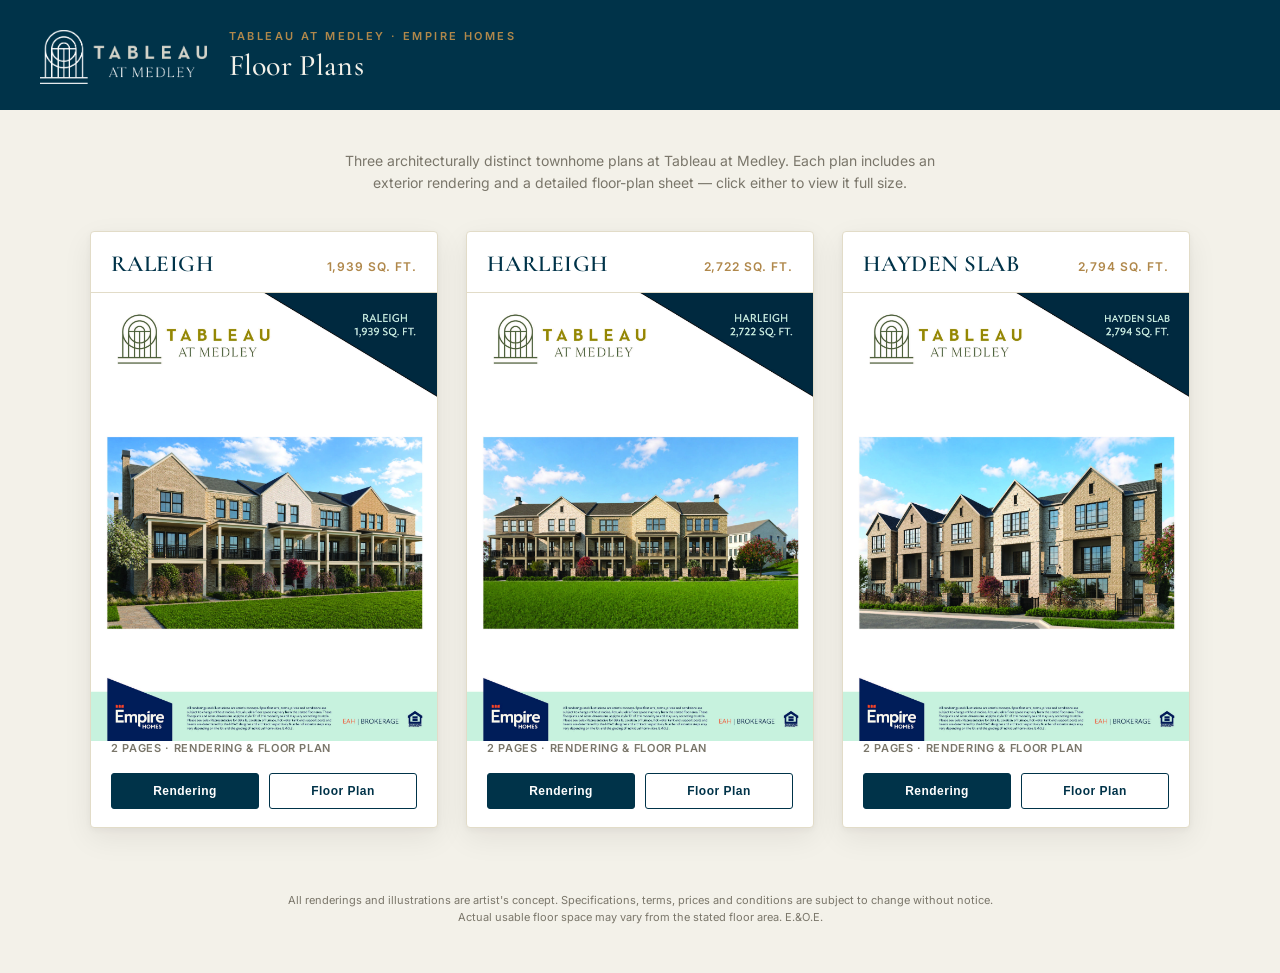
==== Floor Plans.html @ 6c52fc6b "Tableau at Medley interactive site plan" ====
<!doctype html>
<html lang="en">
<head>
<meta charset="utf-8"/>
<meta name="viewport" content="width=device-width, initial-scale=1"/>
<title>Tableau at Medley · Floor Plans · Empire Homes</title>
<link rel="preconnect" href="https://fonts.googleapis.com">
<link rel="preconnect" href="https://fonts.gstatic.com" crossorigin>
<link rel="stylesheet" href="https://fonts.googleapis.com/css2?family=Cormorant+Garamond:wght@400;500;600&family=Inter:wght@400;500;600;700&display=swap">
<style>
  :root {
    --navy: #003349;
    --gold: #B0884B;
    --bg: #F3F1E9;
    --paper: #FFFFFF;
    --ink: #1B1F1A;
    --muted: #7A766A;
    --rule: #E2DCC8;
    --serif: 'Cormorant Garamond', Georgia, serif;
    --sans: 'Inter', ui-sans-serif, system-ui, -apple-system, 'Segoe UI', Helvetica, Arial, sans-serif;
  }
  * { box-sizing: border-box; }
  html, body { margin: 0; }
  body {
    font-family: var(--sans);
    color: var(--ink);
    background: var(--bg);
    -webkit-font-smoothing: antialiased;
  }
  header.fp-head {
    background: var(--navy);
    color: #F3F1E9;
    padding: 30px 40px 26px;
    display: flex;
    align-items: center;
    gap: 22px;
  }
  .fp-head img { height: 54px; width: auto; display: block; }
  .fp-head .titles { line-height: 1.15; }
  .fp-eyebrow {
    font-size: 11px; font-weight: 600; letter-spacing: 0.22em;
    text-transform: uppercase; color: var(--gold); margin-bottom: 6px;
  }
  .fp-head h1 { font-family: var(--serif); font-weight: 500; font-size: 30px; margin: 0; letter-spacing: 0.01em; }
  main {
    max-width: 1180px;
    margin: 0 auto;
    padding: 40px 40px 64px;
  }
  .fp-intro {
    font-size: 14px; color: var(--muted); max-width: 640px;
    margin: 0 auto 38px; text-align: center; line-height: 1.55;
  }
  .fp-grid {
    display: grid;
    grid-template-columns: repeat(3, 1fr);
    gap: 28px;
  }
  @media (max-width: 980px) { .fp-grid { grid-template-columns: 1fr; max-width: 520px; margin: 0 auto; } }
  .fp-card {
    background: var(--paper);
    border: 1px solid var(--rule);
    border-radius: 4px;
    overflow: hidden;
    box-shadow: 0 10px 30px rgba(24,20,12,.07), 0 2px 6px rgba(24,20,12,.04);
    display: flex;
    flex-direction: column;
  }
  .fp-card-head {
    display: flex; align-items: baseline; justify-content: space-between;
    padding: 18px 20px 14px;
    border-bottom: 1px solid var(--rule);
  }
  .fp-card-head h2 {
    font-family: var(--serif); font-weight: 600; font-size: 23px; margin: 0;
    color: var(--navy); letter-spacing: 0.02em; text-transform: uppercase;
  }
  .fp-sqft { font-size: 12px; font-weight: 600; letter-spacing: 0.08em; color: var(--gold); }
  .fp-figure {
    position: relative; margin: 0; cursor: zoom-in; background: #fff;
    border: 0; padding: 0; width: 100%; display: block;
  }
  .fp-figure img { width: 100%; height: auto; display: block; }
  .fp-expand {
    position: absolute; right: 12px; bottom: 12px;
    display: inline-flex; align-items: center; gap: 6px;
    background: rgba(0,51,73,.92); color: #fff;
    font-size: 11px; font-weight: 600; letter-spacing: 0.04em;
    padding: 7px 11px; border-radius: 3px;
    opacity: 0; transition: opacity .15s;
  }
  .fp-figure:hover .fp-expand { opacity: 1; }
  .fp-foot { padding: 14px 20px 18px; display: flex; gap: 10px; }
  .fp-btn {
    flex: 1; text-align: center; text-decoration: none;
    font-size: 12px; font-weight: 600; letter-spacing: 0.04em;
    padding: 10px 12px; border-radius: 3px; cursor: pointer;
    border: 1px solid var(--navy); color: var(--navy); background: #fff;
    transition: background .15s, color .15s;
  }
  .fp-btn:hover { background: var(--navy); color: #fff; }
  .fp-btn.primary { background: var(--navy); color: #fff; }
  .fp-btn.primary:hover { background: var(--gold); border-color: var(--gold); }
  .fp-pages { font-size: 11px; font-weight: 600; letter-spacing: 0.06em; text-transform: uppercase; color: var(--muted); padding: 0 20px 4px; }

  /* Lightbox */
  .lb-backdrop {
    position: fixed; inset: 0; background: rgba(12,18,22,.92);
    display: none; align-items: center; justify-content: center;
    z-index: 100; padding: 24px;
  }
  .lb-backdrop.open { display: flex; }
  .lb-img { max-width: 92vw; max-height: 82vh; box-shadow: 0 20px 60px rgba(0,0,0,.5); background:#fff; }
  .lb-close {
    position: fixed; top: 18px; right: 22px;
    width: 42px; height: 42px; border-radius: 50%;
    background: rgba(255,255,255,.14); border: 1px solid rgba(255,255,255,.3);
    color: #fff; font-size: 22px; line-height: 1; cursor: pointer;
    display: flex; align-items: center; justify-content: center;
  }
  .lb-close:hover { background: rgba(255,255,255,.28); }
  .lb-nav {
    position: fixed; top: 50%; transform: translateY(-50%);
    width: 48px; height: 48px; border-radius: 50%;
    background: rgba(255,255,255,.14); border: 1px solid rgba(255,255,255,.3);
    color: #fff; font-size: 24px; cursor: pointer;
    display: flex; align-items: center; justify-content: center;
  }
  .lb-nav:hover { background: rgba(255,255,255,.28); }
  .lb-prev { left: 20px; } .lb-next { right: 20px; }
  .lb-cap {
    position: fixed; top: 20px; left: 50%; transform: translateX(-50%);
    display: flex; align-items: center; gap: 18px;
    color: #fff; font-size: 13px; font-weight: 600; letter-spacing: 0.06em;
  }
  .lb-cap .gold { color: var(--gold); }
  .lb-cap a {
    color: #fff; text-decoration: none; font-size: 11px; letter-spacing: 0.04em;
    border: 1px solid rgba(255,255,255,.4); border-radius: 3px; padding: 6px 12px;
    transition: background .15s;
  }
  .lb-cap a:hover { background: rgba(255,255,255,.18); }
  footer.fp-foot-note {
    text-align: center; color: var(--muted); font-size: 11px;
    padding: 0 40px 48px; max-width: 820px; margin: 0 auto; line-height: 1.5;
  }
</style>
</head>
<body>
  <header class="fp-head">
    <img src="assets/tableau-logo.png" alt="Tableau at Medley"/>
    <div class="titles">
      <div class="fp-eyebrow">Tableau at Medley · Empire Homes</div>
      <h1>Floor Plans</h1>
    </div>
  </header>

  <main>
    <p class="fp-intro">Three architecturally distinct townhome plans at Tableau at Medley. Each plan includes an exterior rendering and a detailed floor-plan sheet — click either to view it full size.</p>
    <div class="fp-grid" id="fp-grid"></div>
  </main>

  <footer class="fp-foot-note">
    All renderings and illustrations are artist's concept. Specifications, terms, prices and conditions are subject to change without notice. Actual usable floor space may vary from the stated floor area. E.&amp;O.E.
  </footer>

  <div class="lb-backdrop" id="lb">
    <div class="lb-cap"><span id="lb-cap-text"></span><a id="lb-download" download>Download</a></div>
    <button class="lb-close" id="lb-close" aria-label="Close">&times;</button>
    <button class="lb-nav lb-prev" id="lb-prev" aria-label="Previous">&#8249;</button>
    <img class="lb-img" id="lb-img" alt="Floor plan"/>
    <button class="lb-nav lb-next" id="lb-next" aria-label="Next">&#8250;</button>
  </div>

  <script>
    var PLANS = [
      { name: 'Raleigh',     sqft: '1,939 SQ. FT.', rendering: 'assets/sheet-raleigh-rendering.jpg',     floorplan: 'assets/floorplan-sheet-raleigh.png' },
      { name: 'Harleigh',    sqft: '2,722 SQ. FT.', rendering: 'assets/sheet-harleigh-rendering.jpg',    floorplan: 'assets/floorplan-sheet-harleigh.png' },
      { name: 'Hayden Slab', sqft: '2,794 SQ. FT.', rendering: 'assets/sheet-hayden-slab-rendering.jpg', floorplan: 'assets/floorplan-sheet-hayden-slab.png' }
    ];

    // Flat list of every sheet for lightbox navigation (rendering, then floor plan, per plan)
    var SHEETS = [];
    PLANS.forEach(function (p) {
      SHEETS.push({ plan: p.name, label: 'Rendering', src: p.rendering });
      SHEETS.push({ plan: p.name, label: 'Floor Plan', src: p.floorplan });
    });

    var grid = document.getElementById('fp-grid');
    PLANS.forEach(function (p, i) {
      var renderingIdx = i * 2;
      var floorplanIdx = i * 2 + 1;
      var card = document.createElement('div');
      card.className = 'fp-card';
      card.innerHTML =
        '<div class="fp-card-head"><h2>' + p.name + '</h2><span class="fp-sqft">' + p.sqft + '</span></div>' +
        '<button class="fp-figure" data-i="' + renderingIdx + '"><img src="' + p.rendering + '" alt="' + p.name + ' exterior rendering" loading="lazy"/>' +
        '<span class="fp-expand">&#8599; View full size</span></button>' +
        '<div class="fp-pages">2 pages · Rendering &amp; Floor Plan</div>' +
        '<div class="fp-foot">' +
        '<button class="fp-btn primary" data-i="' + renderingIdx + '">Rendering</button>' +
        '<button class="fp-btn" data-i="' + floorplanIdx + '">Floor Plan</button>' +
        '</div>';
      grid.appendChild(card);
    });

    var lb = document.getElementById('lb');
    var lbImg = document.getElementById('lb-img');
    var lbCap = document.getElementById('lb-cap-text');
    var lbDownload = document.getElementById('lb-download');
    var cur = 0;
    function open(i) {
      cur = i;
      var s = SHEETS[i];
      lbImg.src = s.src; lbImg.alt = s.plan + ' ' + s.label;
      lbCap.innerHTML = s.plan + ' <span class="gold">&middot; ' + s.label + '</span>';
      lbDownload.href = s.src;
      lb.classList.add('open'); document.body.style.overflow = 'hidden';
    }
    function close() { lb.classList.remove('open'); document.body.style.overflow = ''; }
    function step(d) { cur = (cur + d + SHEETS.length) % SHEETS.length; open(cur); }

    grid.addEventListener('click', function (e) {
      var t = e.target.closest('[data-i]');
      if (t) { e.preventDefault(); open(+t.getAttribute('data-i')); }
    });
    document.getElementById('lb-close').addEventListener('click', close);
    document.getElementById('lb-prev').addEventListener('click', function () { step(-1); });
    document.getElementById('lb-next').addEventListener('click', function () { step(1); });
    lb.addEventListener('click', function (e) { if (e.target === lb) close(); });
    window.addEventListener('keydown', function (e) {
      if (!lb.classList.contains('open')) return;
      if (e.key === 'Escape') close();
      else if (e.key === 'ArrowLeft') step(-1);
      else if (e.key === 'ArrowRight') step(1);
    });
  </script>
</body>
</html>
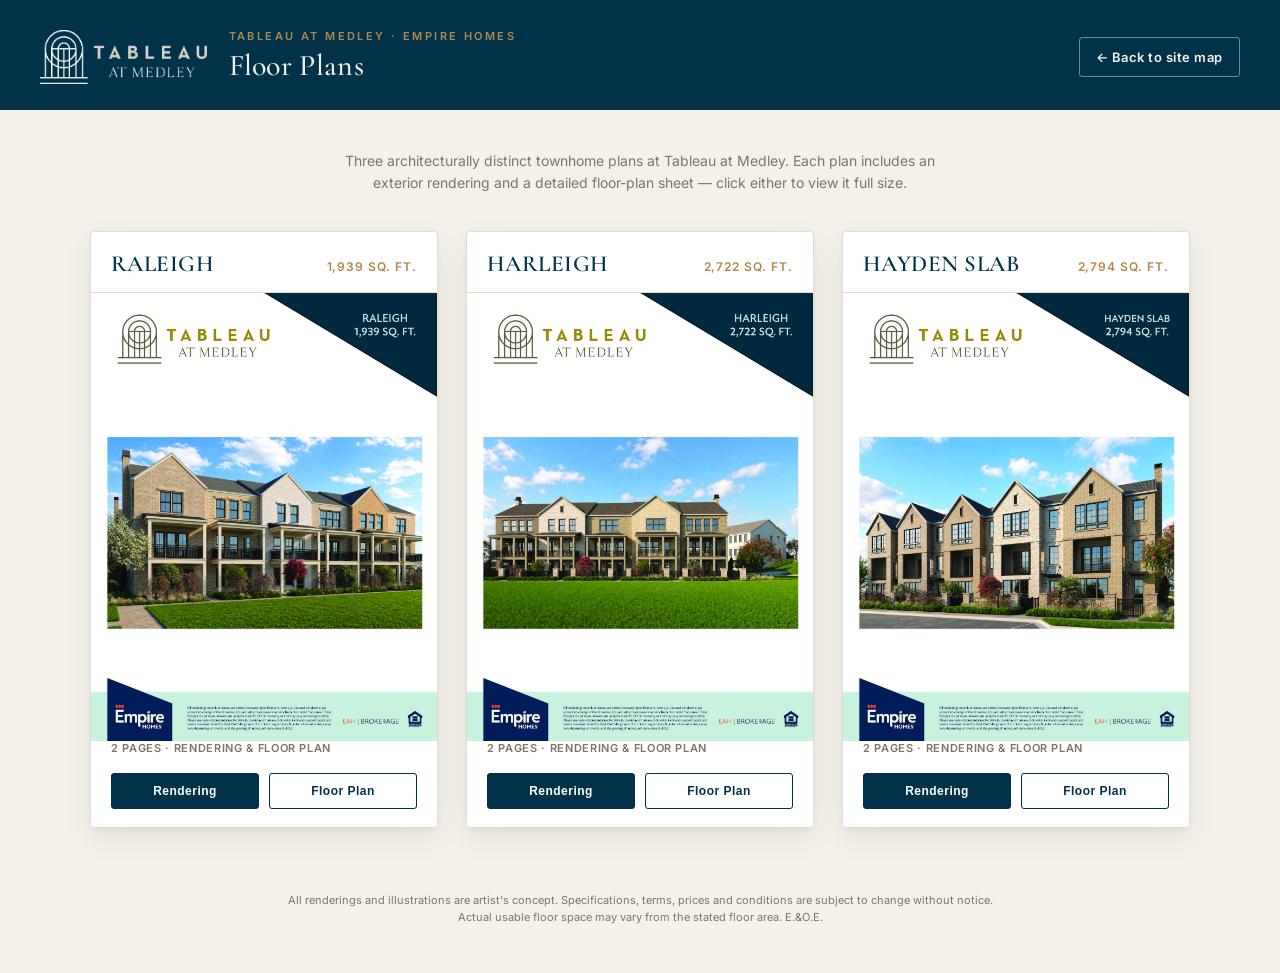
==== commit f6f557d0: "Floor Plans page: Back to site map button and clickable logo" ====
--- a/Floor Plans.html
+++ b/Floor Plans.html
@@ -36,6 +36,18 @@
     gap: 22px;
   }
   .fp-head img { height: 54px; width: auto; display: block; }
+  .fp-back {
+    margin-left: auto; flex: 0 0 auto;
+    color: #F3F1E9; text-decoration: none;
+    font-size: 13px; font-weight: 600; letter-spacing: 0.04em;
+    border: 1px solid rgba(243,241,233,.45); border-radius: 3px;
+    padding: 11px 16px; transition: background .15s;
+  }
+  .fp-back:hover { background: rgba(243,241,233,.16); }
+  @media (max-width: 640px) {
+    header.fp-head { flex-wrap: wrap; padding: 20px 20px 18px; gap: 14px 18px; }
+    .fp-back { margin-left: 0; width: 100%; text-align: center; }
+  }
   .fp-head .titles { line-height: 1.15; }
   .fp-eyebrow {
     font-size: 11px; font-weight: 600; letter-spacing: 0.22em;
@@ -148,11 +160,12 @@
 </head>
 <body>
   <header class="fp-head">
-    <img src="assets/tableau-logo.png" alt="Tableau at Medley"/>
+    <a href="./" aria-label="Back to the site map"><img src="assets/tableau-logo.png" alt="Tableau at Medley"/></a>
     <div class="titles">
       <div class="fp-eyebrow">Tableau at Medley · Empire Homes</div>
       <h1>Floor Plans</h1>
     </div>
+    <a class="fp-back" href="./">&larr; Back to site map</a>
   </header>
 
   <main>
